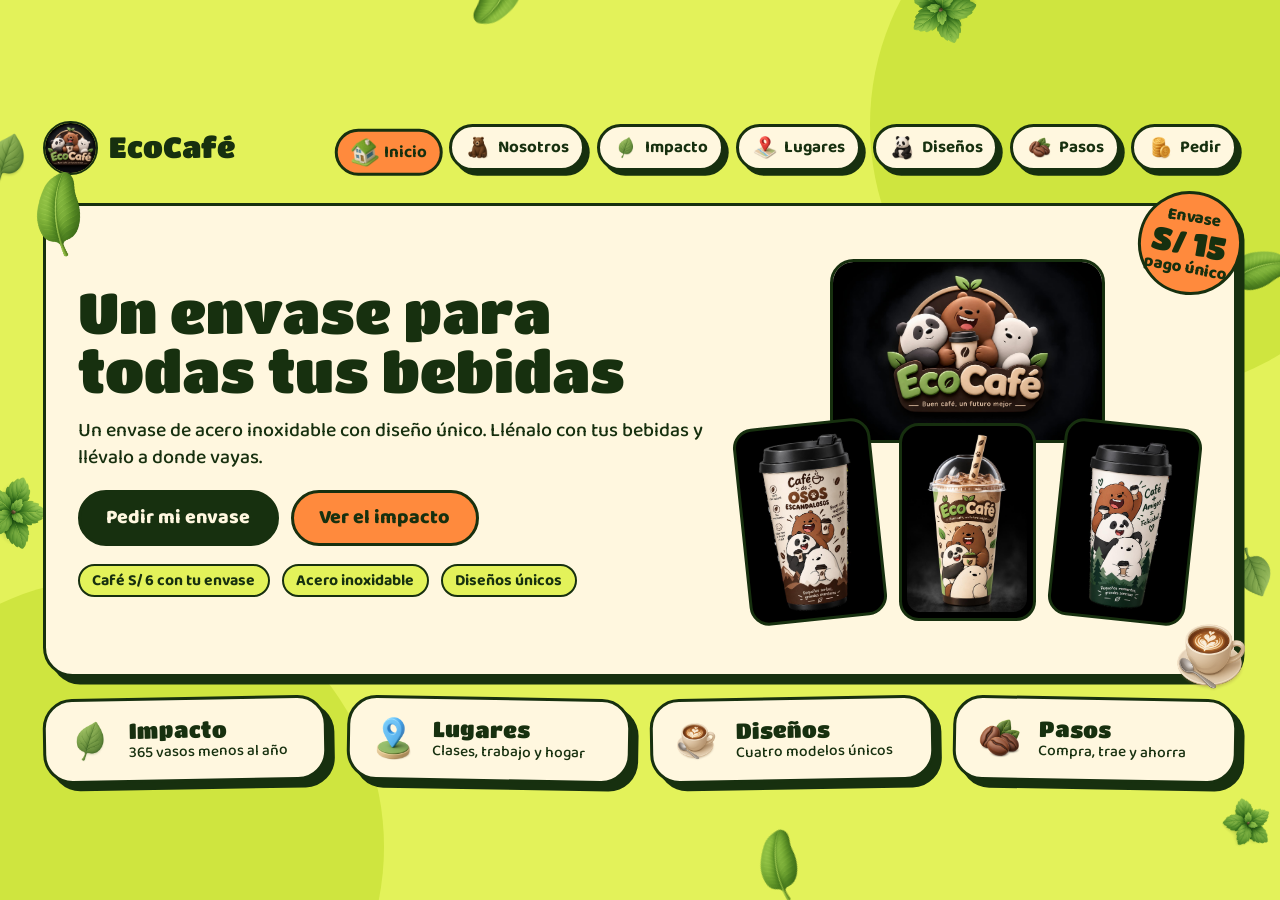
==== index.html @ afcde500 "Página web de EcoCafé" ====
<!DOCTYPE html>
<html lang="es">
<head>
  <meta charset="utf-8">
  <meta name="viewport" content="width=device-width, initial-scale=1">
  <title>EcoCafé</title>
  <meta name="description" content="EcoCafé: envase de acero inoxidable con diseño único para tomar tus bebidas sin generar basura. Envase S/ 15, café S/ 6 con tu envase.">
  <link rel="icon" href="imagenes/logo.jpg">
  <link rel="preconnect" href="https://fonts.googleapis.com">
  <link rel="preconnect" href="https://fonts.gstatic.com" crossorigin>
  <link rel="stylesheet" href="https://fonts.googleapis.com/css2?family=Baloo+2:wght@500;700;800&family=Titan+One&display=swap">
  <link rel="stylesheet" href="estilos/base.css">
  <link rel="stylesheet" href="estilos/menu.css">
  <link rel="stylesheet" href="estilos/piezas.css">
  <link rel="stylesheet" href="estilos/inicio.css">
  <link rel="stylesheet" href="estilos/paginas.css">
  <link rel="stylesheet" href="estilos/adaptacion.css">
</head>
<body>
  <div class="fondo" aria-hidden="true"></div>

  <div class="lienzo">
    <header class="menu">
      <div class="marca"><img src="imagenes/logo.jpg" alt="">EcoCafé</div>
      <nav aria-label="Páginas">
        <a href="index.html" aria-current="page"><img src="imagenes/emoticones/casa.png" alt="">Inicio</a>
        <a href="paginas/nosotros.html"><img src="imagenes/emoticones/oso.png" alt="">Nosotros</a>
        <a href="paginas/impacto.html"><img src="imagenes/emoticones/hoja.png" alt="">Impacto</a>
        <a href="paginas/lugares.html"><img src="imagenes/emoticones/mapa.png" alt="">Lugares</a>
        <a href="paginas/disenos.html"><img src="imagenes/emoticones/panda.png" alt="">Diseños</a>
        <a href="paginas/pasos.html"><img src="imagenes/emoticones/granos.png" alt="">Pasos</a>
        <a href="paginas/pedir.html"><img src="imagenes/emoticones/monedas.png" alt="">Pedir</a>
      </nav>
    </header>

    <main>
      <section class="pagina inicio" id="inicio">
        <div class="portada caja cols" style="--c:1.15fr .85fr">
          <div class="sello">Envase<b>S/ 15</b>pago único</div>
          <div class="portada-texto">
            <h1>Un envase para todas tus bebidas</h1>
            <p>Un envase de acero inoxidable con diseño único. Llénalo con tus bebidas y llévalo a donde vayas.</p>
            <div class="botones">
              <a class="btn principal" href="paginas/pedir.html">Pedir mi envase</a>
              <a class="btn" href="paginas/impacto.html">Ver el impacto</a>
            </div>
            <div class="etiquetas"><span>Café S/ 6 con tu envase</span><span>Acero inoxidable</span><span>Diseños únicos</span></div>
          </div>
          <div class="portada-fotos">
            <img class="logo-portada" src="imagenes/logo.jpg" alt="Logo de EcoCafé con tres osos y un vaso de café">
            <div class="vasos">
              <div><img src="imagenes/vaso-cafe.jpg" alt="Envase EcoCafé con diseño café"></div>
              <div><img src="imagenes/vaso-frio.jpg" alt="Vaso EcoCafé para bebidas frías"></div>
              <div><img src="imagenes/vaso-bosque.jpg" alt="Envase EcoCafé con diseño de bosque"></div>
            </div>
          </div>
          <img class="adorno hoja" src="imagenes/emoticones/hoja-larga.png" alt="">
          <img class="adorno taza" src="imagenes/emoticones/taza.png" alt="">
        </div>
        <div class="cols inclinadas" style="--c:repeat(4,1fr)">
          <a class="caja acceso" href="paginas/impacto.html"><img class="emo" src="imagenes/emoticones/hoja.png" alt=""><span><b>Impacto</b><small>365 vasos menos al año</small></span></a>
          <a class="caja acceso" href="paginas/lugares.html"><img class="emo" src="imagenes/emoticones/pin.png" alt=""><span><b>Lugares</b><small>Clases, trabajo y hogar</small></span></a>
          <a class="caja acceso" href="paginas/disenos.html"><img class="emo" src="imagenes/emoticones/taza.png" alt=""><span><b>Diseños</b><small>Cuatro modelos únicos</small></span></a>
          <a class="caja acceso" href="paginas/pasos.html"><img class="emo" src="imagenes/emoticones/granos.png" alt=""><span><b>Pasos</b><small>Compra, trae y ahorra</small></span></a>
        </div>
      </section>
    </main>
  </div>

  <script src="programas/animaciones.js"></script>
  <script src="programas/pestanas.js"></script>
  <script src="programas/teclado.js"></script>
  <script src="programas/fondo.js"></script>
</body>
</html>
---- estilos/base.css ----
/* Cada página ocupa una pantalla 16:9 que se agranda o achica completa, sin scroll.
   Todo se mide en "em" para que escale junto con el tamaño de letra del body. */
:root {
  --fondo: #e3f25a;
  --mancha: #cfe53f;
  --tinta: #17300f;
  --crema: #fff7df;
  --naranja: #ff8a3d;
  --negro-foto: #000;
  --titulos: "Titan One", system-ui, sans-serif;
  --texto: "Baloo 2", system-ui, sans-serif;
  --radio: 1.5em;
  --borde: .19em solid var(--tinta);
  --sombra: .38em .38em 0 var(--tinta);
  --salida: cubic-bezier(0.23, 1, 0.32, 1);
  --vaiven: cubic-bezier(0.77, 0, 0.175, 1);
}

* { box-sizing: border-box; }
[hidden] { display: none !important; }

html, body { height: 100%; margin: 0; }
body {
  font-family: var(--texto);
  font-weight: 500;
  font-size: min(1.5385vw, 2.735vh);
  line-height: 1.36;
  color: var(--tinta);
  background: var(--fondo);
  display: grid;
  place-items: center;
  overflow: hidden;
}
h1, h2, h3, p, ul, figure { margin: 0; }
ul { padding-left: 1.1em; display: flex; flex-direction: column; gap: .2em; }
button { font: inherit; color: inherit; cursor: pointer; }
button:focus-visible, a:focus-visible { outline: .19em solid var(--tinta); outline-offset: .15em; }
h1, h2, h3, .num, .marca, .fono, figcaption, .pestanas button, .acceso b, .lugares button { font-family: var(--titulos); font-weight: 400; }
h3 { font-size: 1.14em; line-height: 1.15; }
.chico { font-size: .9em; }

/* fondo: manchas redondas y hojas que se mecen */
.fondo { position: fixed; inset: 0; z-index: -1; overflow: hidden; pointer-events: none; }
.fondo::before, .fondo::after { content: ""; position: absolute; border-radius: 50%; background: var(--mancha); width: 42vw; aspect-ratio: 1; }
.fondo::before { top: -16vh; right: -10vw; }
.fondo::after { bottom: -24vh; left: -12vw; }
.fondo img { position: absolute; height: auto; rotate: var(--giro); animation: mecer var(--tiempo) var(--vaiven) infinite alternate; }

@keyframes mecer { to { transform: rotate(18deg) translateY(-.7em); } }
@keyframes flotar { to { transform: translateY(-.5em); } }
@keyframes menear { to { transform: rotate(-16deg); } }

/* lienzo */
.lienzo { width: 65em; height: 36.5em; padding: 1.2em 2.2em 1.4em; display: grid; grid-template-rows: auto minmax(0, 1fr); gap: 1.1em; }
main { display: grid; grid-template-rows: minmax(0, 1fr); min-height: 0; }
---- estilos/menu.css ----
/* menú */
.menu { display: flex; align-items: center; justify-content: space-between; gap: 1em; height: 3.4em; }
.marca { font-size: 1.45em; display: flex; align-items: center; gap: .4em; }
.marca img { width: 1.9em; height: 1.9em; border-radius: 50%; object-fit: cover; background: var(--negro-foto); border: .1em solid var(--tinta); }
.menu nav { display: flex; gap: .6em; }
.menu nav a, a.acceso { color: inherit; text-decoration: none; }
.menu nav a { font-size: .86em; font-weight: 700; white-space: nowrap; display: inline-flex; align-items: center; gap: .35em; background: var(--crema); border: var(--borde); border-radius: 999px; box-shadow: .28em .28em 0 var(--tinta); padding: .4em .75em; transition: transform 140ms var(--salida), box-shadow 140ms var(--salida); }
.menu nav a[aria-current] { background: var(--naranja); box-shadow: 0 0 0 var(--tinta); transform: translate(.28em, .28em); }
.menu nav img { width: 1.6em; height: 1.6em; transition: transform 180ms var(--salida); }
.menu nav a[aria-current] img { transform: scale(1.2) rotate(-8deg); }
---- estilos/piezas.css ----
/* piezas comunes */
.pagina { display: grid; grid-template-rows: auto minmax(0, 1fr); gap: 1em; min-height: 0; }
.pagina.inicio { grid-template-rows: minmax(0, 1fr) auto; }
.cols { --filas: none; display: grid; grid-template-columns: var(--c); grid-template-rows: var(--filas); gap: 1em; min-height: 0; }
.pagina > *, .cols > * { min-width: 0; min-height: 0; }
.caja { background: var(--crema); border: var(--borde); border-radius: var(--radio); box-shadow: var(--sombra); padding: .9em 1.1em; }
.caja.naranja { background: var(--naranja); }
.caja.oscura { background: var(--tinta); color: var(--crema); }
.pila { display: flex; flex-direction: column; gap: .5em; }
.centro { justify-content: center; }
.fila-emo { display: flex; align-items: center; gap: .6em; }
.emo { width: 2.6em; height: 2.6em; object-fit: contain; flex: none; }
.num { line-height: 1; font-variant-numeric: tabular-nums; }
.numero-paso { width: 2.4em; height: 2.4em; border-radius: 50%; background: var(--tinta); color: var(--crema); display: grid; place-items: center; flex: none; font-family: var(--titulos); font-size: 1.1em; }
.inclinadas > :nth-child(odd) { rotate: -1deg; }
.inclinadas > :nth-child(even) { rotate: 1deg; }

.btn { display: inline-block; padding: .6em 1.3em; border-radius: 999px; font-weight: 800; border: var(--borde); background: var(--naranja); color: var(--tinta); text-decoration: none; transition: transform 140ms var(--salida); }
.btn.principal { background: var(--tinta); color: var(--crema); }
.btn:active { transform: scale(.97); }
.botones, .etiquetas { display: flex; gap: .6em; flex-wrap: wrap; }
.etiquetas span { background: var(--fondo); border: .16em solid var(--tinta); padding: .25em .8em; border-radius: 999px; font-weight: 700; font-size: .8em; }

/* banner de cada página interna */
.banner { position: relative; background: var(--tinta); color: var(--crema); border: var(--borde); border-radius: var(--radio); box-shadow: .38em .38em 0 var(--naranja); padding: .7em 13em .7em 1.3em; }
.banner h2 { font-size: 1.9em; line-height: 1.08; }
.banner .emoticones { position: absolute; right: 1.2em; bottom: -.6em; display: flex; align-items: flex-end; gap: .1em; }
.banner .emoticones img { height: 5.8em; width: auto; animation: flotar 3.4s var(--vaiven) infinite alternate; }
.banner .emoticones img:nth-child(2) { animation-delay: -1.1s; }
.banner .emoticones img:nth-child(3) { animation-delay: -2.2s; }

/* pestañas y botones que cambian el contenido */
.pestanas { display: flex; gap: .6em; flex-wrap: wrap; }
.pestanas button { background: var(--crema); border: var(--borde); border-radius: 999px; padding: .35em 1.1em; transition: transform 140ms var(--salida); }
.pestanas button[aria-selected="true"] { background: var(--tinta); color: var(--crema); }
.pestanas.vertical { flex-direction: column; flex-wrap: nowrap; }
.pestanas.vertical button { text-align: left; border-radius: var(--radio); padding: .55em 1em; }
.lugares { display: grid; grid-template-columns: repeat(5, 1fr); gap: 1em; }
.lugares button { background: var(--crema); border: var(--borde); border-radius: var(--radio); box-shadow: var(--sombra); padding: .7em .5em; display: flex; flex-direction: column; align-items: center; gap: .4em; transition: transform 140ms var(--salida), box-shadow 140ms var(--salida); }
.lugares button[aria-selected="true"] { background: var(--naranja); box-shadow: 0 0 0 var(--tinta); transform: translate(.38em, .38em); }
.lugares .emo { width: 2.9em; height: 2.9em; }
.detalle h2 { font-size: 2em; line-height: 1.1; }
.detalle p { font-size: 1.15em; }
.bebidas { display: grid; grid-template-columns: repeat(3, 1fr); gap: .5em; }
.bebidas span { display: flex; align-items: center; gap: .4em; background: var(--crema); border: .16em solid var(--tinta); border-radius: 1em; padding: .25em .5em; font-weight: 800; font-size: .88em; line-height: 1.1; min-width: 0; }
.bebidas .emo { width: 2.1em; height: 2.1em; }
---- estilos/inicio.css ----
/* inicio */
.portada { position: relative; padding: 1.3em 1.6em; }
.portada-texto { display: flex; flex-direction: column; gap: .9em; justify-content: center; align-items: flex-start; }
.portada h1 { font-size: 2.9em; line-height: 1.03; text-wrap: balance; }
.portada-fotos { display: flex; flex-direction: column; align-items: center; justify-content: center; }
.logo-portada { width: 14em; aspect-ratio: 3/2; object-fit: cover; border-radius: 1.2em; border: var(--borde); background: var(--negro-foto); }
.vasos { display: flex; justify-content: center; gap: 1em; margin-top: -1em; }
.vasos div { background: var(--negro-foto); border: var(--borde); border-radius: 1em; padding: .3em; width: 7em; animation: flotar 3.6s var(--vaiven) infinite alternate; }
.vasos div:nth-child(1) { rotate: -6deg; }
.vasos div:nth-child(2) { animation-delay: -1.2s; }
.vasos div:nth-child(3) { rotate: 6deg; animation-delay: -2.4s; }
.vasos img, .disenos img, .foto-pedido img { width: 100%; aspect-ratio: 2/3; object-fit: cover; border-radius: .7em; display: block; }
.sello { position: absolute; top: -.9em; right: -.5em; z-index: 1; width: 6.2em; height: 6.2em; border-radius: 50%; background: var(--naranja); border: var(--borde); display: grid; place-content: center; text-align: center; line-height: 1.05; rotate: 10deg; animation: menear 2.6s var(--vaiven) infinite alternate; font-weight: 800; font-size: .85em; }
.sello b { font-family: var(--titulos); font-weight: 400; font-size: 1.9em; display: block; }
.adorno { position: absolute; z-index: 1; width: 4.6em; height: auto; pointer-events: none; }
.adorno.hoja { left: -1.6em; top: -1.8em; rotate: -25deg; }
.adorno.taza { right: -1.2em; bottom: -1.4em; animation: flotar 3.8s var(--vaiven) infinite alternate; }
.acceso { display: flex; align-items: center; gap: .7em; padding: .7em .9em; text-align: left; transition: transform 180ms var(--salida); }
.acceso span { display: flex; flex-direction: column; line-height: 1.2; min-width: 0; }
.acceso b { font-size: 1.1em; }
.acceso small { font-size: .78em; }
---- estilos/paginas.css ----
/* impacto, diseños y pedido */
.gran-numero { font-size: 5.4em; color: var(--naranja); }
.numero-medio { font-size: 2.6em; }
.disenos { display: grid; grid-template-columns: repeat(4, 1fr); gap: .9em; align-content: center; }
.disenos figure { background: var(--negro-foto); border: var(--borde); border-radius: 1.1em; padding: .4em .4em 0; box-shadow: var(--sombra); transition: transform 180ms var(--salida); }
.disenos figure:nth-child(odd) { rotate: -2deg; }
.disenos figure:nth-child(even) { rotate: 2deg; }
.disenos figcaption { font-size: .95em; text-align: center; padding: .45em .2em; color: var(--crema); }
.respuesta h2 { font-size: 1.5em; line-height: 1.15; }
.respuesta p { font-size: 1.1em; }
.precio .num { font-size: 3.6em; }
.pedido { padding: 1.4em 1.6em; }
.pedido h2 { font-size: 2.2em; line-height: 1.05; }
.fono { font-size: 2.8em; line-height: 1.1; user-select: all; }
.foto-pedido { background: var(--negro-foto); border: var(--borde); border-radius: 1em; padding: .3em; width: 9.5em; rotate: 5deg; justify-self: center; align-self: center; animation: flotar 4s var(--vaiven) infinite alternate; }
.logo-grande { width: 100%; aspect-ratio: 3/2; object-fit: cover; border-radius: var(--radio); border: var(--borde); box-shadow: var(--sombra); background: var(--negro-foto); display: block; }
---- estilos/adaptacion.css ----
@media (hover: hover) and (pointer: fine) {
  .btn:hover, .pestanas button:hover { transform: translateY(-.12em); }
  .acceso:hover, .disenos figure:hover { transform: translateY(-.3em); }
  .menu nav a:hover img { transform: scale(1.2) rotate(-8deg); }
}

/* En celular la pantalla deja de ser fija: las piezas se apilan y se baja con el dedo. */
/* También se usa en tabletas en vertical y en celulares echados, donde la pantalla fija quedaría con letra muy chica. */
@media (max-width: 700px), (max-width: 1100px) and (orientation: portrait), (max-height: 500px) {
  body { font-size: clamp(15px, 2.4vw, 19px); display: block; overflow: auto; }
  .lienzo { width: auto; max-width: 46em; height: auto; margin-inline: auto; padding: 1em 1em 2em; }
  main, .pagina, .pagina.inicio, .cols { grid-template-columns: 1fr; grid-template-rows: none; }
  .vasos { gap: .5em; }
  .vasos div { width: 30%; }
  .logo-portada { width: min(14em, 100%); }
  .menu { height: auto; flex-wrap: wrap; }
  .menu nav { flex-wrap: wrap; }
  .lugares, .disenos, .bebidas { grid-template-columns: repeat(2, 1fr); }
  .portada h1 { font-size: 2em; max-width: calc(100% - 2.4em); }
  .banner { padding-right: 1.3em; }
  .banner h2 { font-size: 1.5em; }
  .banner .emoticones, .adorno { display: none; }
  .fondo img { width: min(16vw, 90px) !important; }
}

@media (prefers-reduced-motion: reduce) {
  *, *::before, *::after { animation: none !important; transition: none !important; }
}
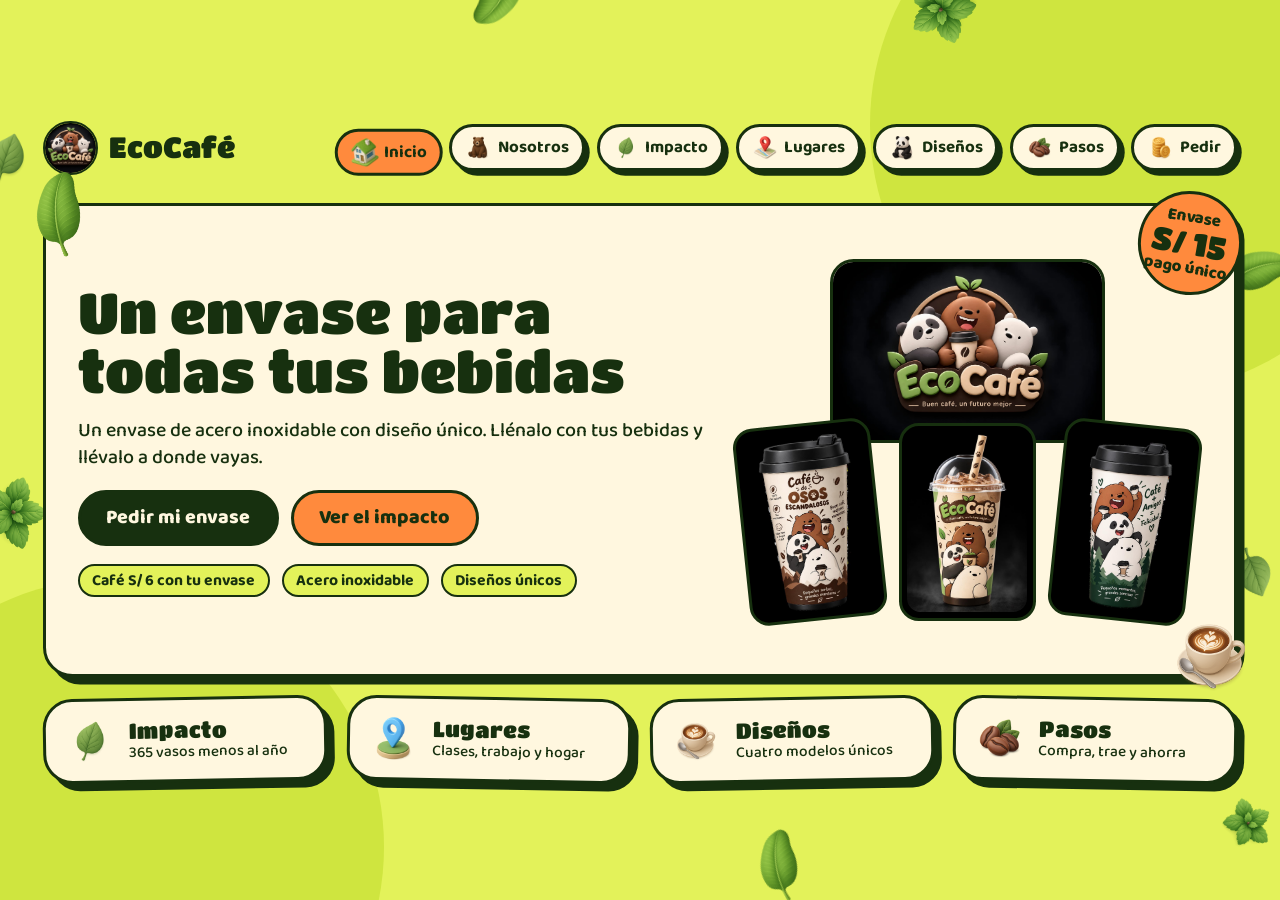
==== commit 137aede2: "Puente para manejar la página desde Conexiones" ====
--- a/index.html
+++ b/index.html
@@ -71,5 +71,6 @@
   <script src="programas/pestanas.js"></script>
   <script src="programas/teclado.js"></script>
   <script src="programas/fondo.js"></script>
+  <script src="programas/puente-conexiones.js" defer></script>
 </body>
 </html>
--- a/estilos/base.css
+++ b/estilos/base.css
@@ -50,6 +50,12 @@
 @keyframes flotar { to { transform: translateY(-.5em); } }
 @keyframes menear { to { transform: rotate(-16deg); } }
 
+/* Al pasar de una página a otra, el contenido se funde con el anterior en vez de aparecer de golpe.
+   El menú se queda quieto en su sitio. */
+@view-transition { navigation: auto; }
+.menu { view-transition-name: menu; }
+::view-transition-old(root), ::view-transition-new(root) { animation-duration: 200ms; }
+
 /* lienzo */
 .lienzo { width: 65em; height: 36.5em; padding: 1.2em 2.2em 1.4em; display: grid; grid-template-rows: auto minmax(0, 1fr); gap: 1.1em; }
 main { display: grid; grid-template-rows: minmax(0, 1fr); min-height: 0; }
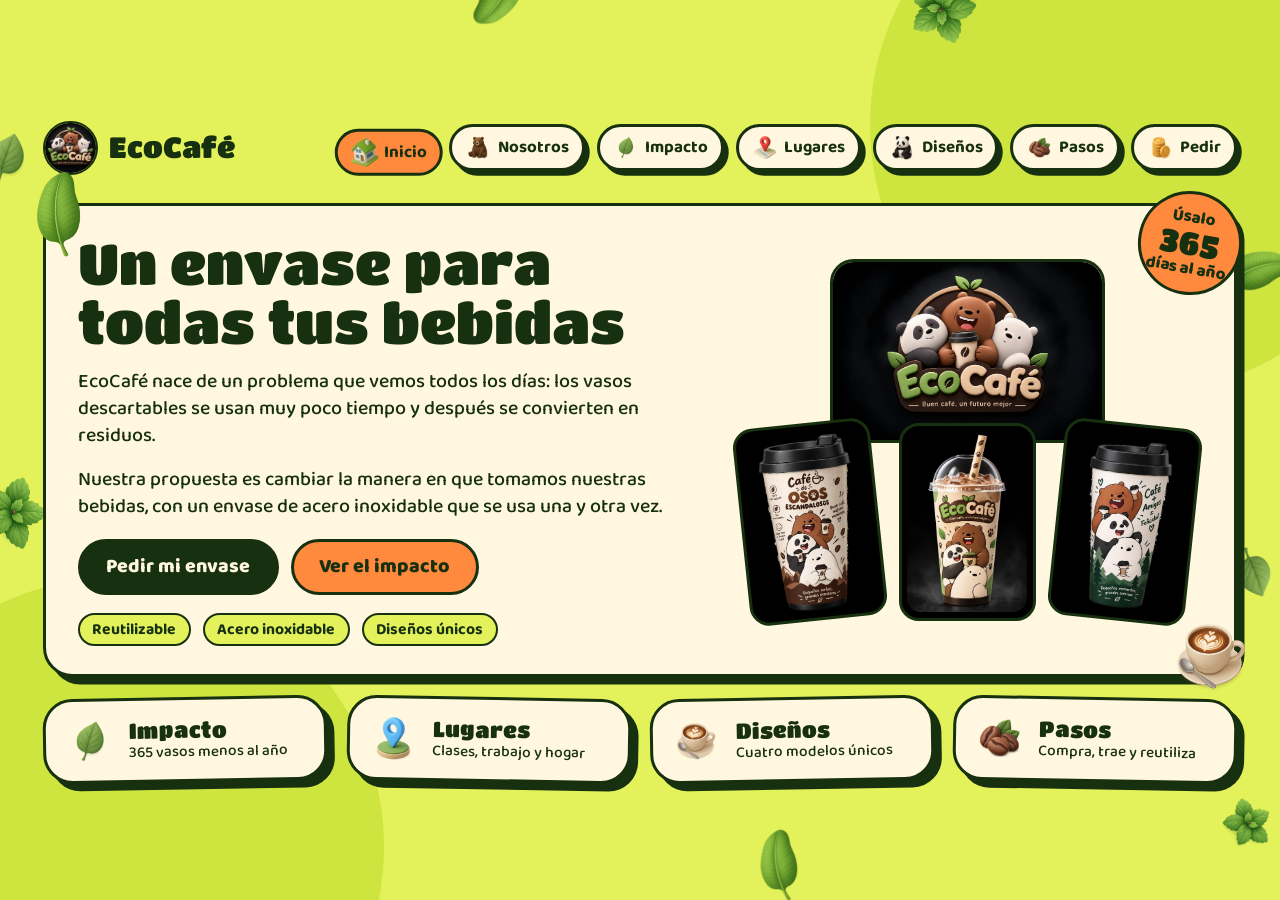
==== commit 96f3ae11: "Amplía los textos para exponer y deja los precios solo en Pedir" ====
--- a/index.html
+++ b/index.html
@@ -4,7 +4,7 @@
   <meta charset="utf-8">
   <meta name="viewport" content="width=device-width, initial-scale=1">
   <title>EcoCafé</title>
-  <meta name="description" content="EcoCafé: envase de acero inoxidable con diseño único para tomar tus bebidas sin generar basura. Envase S/ 15, café S/ 6 con tu envase.">
+  <meta name="description" content="EcoCafé: envase de acero inoxidable con diseño único para tomar tus bebidas sin generar basura.">
   <link rel="icon" href="imagenes/logo.jpg">
   <link rel="preconnect" href="https://fonts.googleapis.com">
   <link rel="preconnect" href="https://fonts.gstatic.com" crossorigin>
@@ -36,15 +36,16 @@
     <main>
       <section class="pagina inicio" id="inicio">
         <div class="portada caja cols" style="--c:1.15fr .85fr">
-          <div class="sello">Envase<b>S/ 15</b>pago único</div>
+          <div class="sello">Úsalo<b>365</b>días al año</div>
           <div class="portada-texto">
             <h1>Un envase para todas tus bebidas</h1>
-            <p>Un envase de acero inoxidable con diseño único. Llénalo con tus bebidas y llévalo a donde vayas.</p>
+            <p>EcoCafé nace de un problema que vemos todos los días: los vasos descartables se usan muy poco tiempo y después se convierten en residuos.</p>
+            <p>Nuestra propuesta es cambiar la manera en que tomamos nuestras bebidas, con un envase de acero inoxidable que se usa una y otra vez.</p>
             <div class="botones">
               <a class="btn principal" href="paginas/pedir.html">Pedir mi envase</a>
               <a class="btn" href="paginas/impacto.html">Ver el impacto</a>
             </div>
-            <div class="etiquetas"><span>Café S/ 6 con tu envase</span><span>Acero inoxidable</span><span>Diseños únicos</span></div>
+            <div class="etiquetas"><span>Reutilizable</span><span>Acero inoxidable</span><span>Diseños únicos</span></div>
           </div>
           <div class="portada-fotos">
             <img class="logo-portada" src="imagenes/logo.jpg" alt="Logo de EcoCafé con tres osos y un vaso de café">
@@ -61,7 +62,7 @@
           <a class="caja acceso" href="paginas/impacto.html"><img class="emo" src="imagenes/emoticones/hoja.png" alt=""><span><b>Impacto</b><small>365 vasos menos al año</small></span></a>
           <a class="caja acceso" href="paginas/lugares.html"><img class="emo" src="imagenes/emoticones/pin.png" alt=""><span><b>Lugares</b><small>Clases, trabajo y hogar</small></span></a>
           <a class="caja acceso" href="paginas/disenos.html"><img class="emo" src="imagenes/emoticones/taza.png" alt=""><span><b>Diseños</b><small>Cuatro modelos únicos</small></span></a>
-          <a class="caja acceso" href="paginas/pasos.html"><img class="emo" src="imagenes/emoticones/granos.png" alt=""><span><b>Pasos</b><small>Compra, trae y ahorra</small></span></a>
+          <a class="caja acceso" href="paginas/pasos.html"><img class="emo" src="imagenes/emoticones/granos.png" alt=""><span><b>Pasos</b><small>Compra, trae y reutiliza</small></span></a>
         </div>
       </section>
     </main>
--- a/estilos/piezas.css
+++ b/estilos/piezas.css
@@ -10,6 +10,7 @@
 .centro { justify-content: center; }
 .fila-emo { display: flex; align-items: center; gap: .6em; }
 .emo { width: 2.6em; height: 2.6em; object-fit: contain; flex: none; }
+.emo.chica { width: 1.9em; height: 1.9em; }
 .num { line-height: 1; font-variant-numeric: tabular-nums; }
 .numero-paso { width: 2.4em; height: 2.4em; border-radius: 50%; background: var(--tinta); color: var(--crema); display: grid; place-items: center; flex: none; font-family: var(--titulos); font-size: 1.1em; }
 .inclinadas > :nth-child(odd) { rotate: -1deg; }
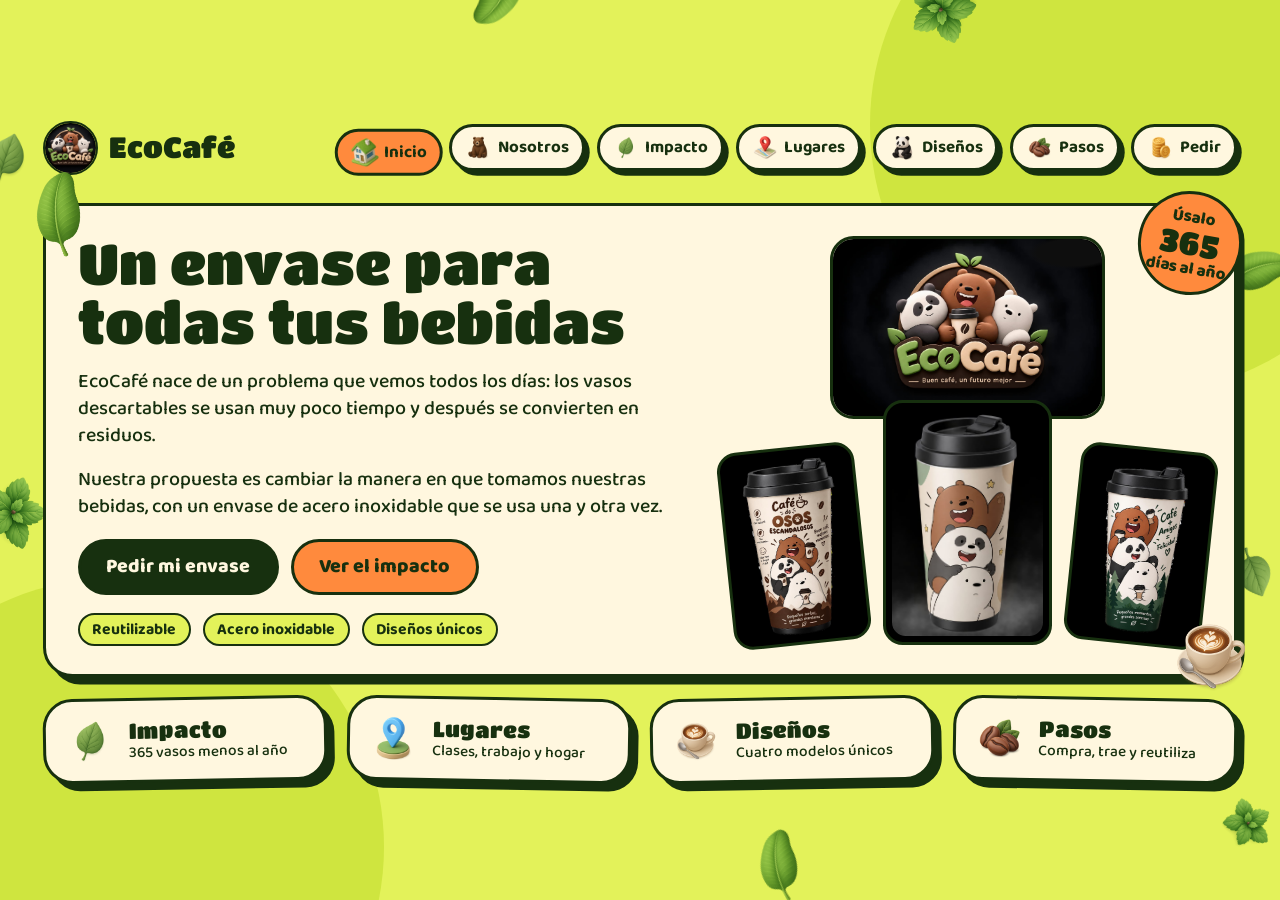
==== commit c641694b: "Portada con el logo animado y el envase girando" ====
--- a/index.html
+++ b/index.html
@@ -48,10 +48,13 @@
             <div class="etiquetas"><span>Reutilizable</span><span>Acero inoxidable</span><span>Diseños únicos</span></div>
           </div>
           <div class="portada-fotos">
-            <img class="logo-portada" src="imagenes/logo.jpg" alt="Logo de EcoCafé con tres osos y un vaso de café">
+            <div class="logo-portada">
+              <video src="videos/logo-animado.mp4" poster="imagenes/logo.jpg" autoplay muted loop playsinline aria-label="Logo animado de EcoCafé con tres osos y un vaso de café"></video>
+              <span class="parche"></span>
+            </div>
             <div class="vasos">
               <div><img src="imagenes/vaso-cafe.jpg" alt="Envase EcoCafé con diseño café"></div>
-              <div><img src="imagenes/vaso-frio.jpg" alt="Vaso EcoCafé para bebidas frías"></div>
+              <div><video src="videos/vaso-girando.mp4" poster="imagenes/vaso-estrellas.jpg" autoplay muted loop playsinline aria-label="Envase EcoCafé con diseño de estrellas, girando"></video></div>
               <div><img src="imagenes/vaso-bosque.jpg" alt="Envase EcoCafé con diseño de bosque"></div>
             </div>
           </div>
--- a/estilos/inicio.css
+++ b/estilos/inicio.css
@@ -3,13 +3,16 @@
 .portada-texto { display: flex; flex-direction: column; gap: .9em; justify-content: center; align-items: flex-start; }
 .portada h1 { font-size: 2.9em; line-height: 1.03; text-wrap: balance; }
 .portada-fotos { display: flex; flex-direction: column; align-items: center; justify-content: center; }
-.logo-portada { width: 14em; aspect-ratio: 3/2; object-fit: cover; border-radius: 1.2em; border: var(--borde); background: var(--negro-foto); }
-.vasos { display: flex; justify-content: center; gap: 1em; margin-top: -1em; }
+.logo-portada { position: relative; width: 14em; }
+.logo-portada video { width: 100%; aspect-ratio: 3/2; object-fit: cover; border-radius: 1.2em; border: var(--borde); background: var(--negro-foto); display: block; }
+/* mancha oscura que tapa la marca de agua de la esquina del video */
+.parche { position: absolute; top: .19em; right: .19em; width: 27%; height: 16%; border-top-right-radius: 1.2em; background: radial-gradient(ellipse 60% 55% at 62% 45%, #0e0e0e 80%, transparent); pointer-events: none; }
+.vasos { display: flex; justify-content: center; align-items: flex-end; gap: 1em; margin-top: -1em; }
 .vasos div { background: var(--negro-foto); border: var(--borde); border-radius: 1em; padding: .3em; width: 7em; animation: flotar 3.6s var(--vaiven) infinite alternate; }
 .vasos div:nth-child(1) { rotate: -6deg; }
-.vasos div:nth-child(2) { animation-delay: -1.2s; }
+.vasos div:nth-child(2) { width: 8.6em; z-index: 1; animation-delay: -1.2s; }
 .vasos div:nth-child(3) { rotate: 6deg; animation-delay: -2.4s; }
-.vasos img, .disenos img, .foto-pedido img { width: 100%; aspect-ratio: 2/3; object-fit: cover; border-radius: .7em; display: block; }
+.vasos img, .vasos video, .disenos img, .foto-pedido img { width: 100%; aspect-ratio: 2/3; object-fit: cover; border-radius: .7em; display: block; }
 .sello { position: absolute; top: -.9em; right: -.5em; z-index: 1; width: 6.2em; height: 6.2em; border-radius: 50%; background: var(--naranja); border: var(--borde); display: grid; place-content: center; text-align: center; line-height: 1.05; rotate: 10deg; animation: menear 2.6s var(--vaiven) infinite alternate; font-weight: 800; font-size: .85em; }
 .sello b { font-family: var(--titulos); font-weight: 400; font-size: 1.9em; display: block; }
 .adorno { position: absolute; z-index: 1; width: 4.6em; height: auto; pointer-events: none; }
--- a/estilos/adaptacion.css
+++ b/estilos/adaptacion.css
@@ -12,6 +12,7 @@
   main, .pagina, .pagina.inicio, .cols { grid-template-columns: 1fr; grid-template-rows: none; }
   .vasos { gap: .5em; }
   .vasos div { width: 30%; }
+  .vasos div:nth-child(2) { width: 36%; }
   .logo-portada { width: min(14em, 100%); }
   .menu { height: auto; flex-wrap: wrap; }
   .menu nav { flex-wrap: wrap; }
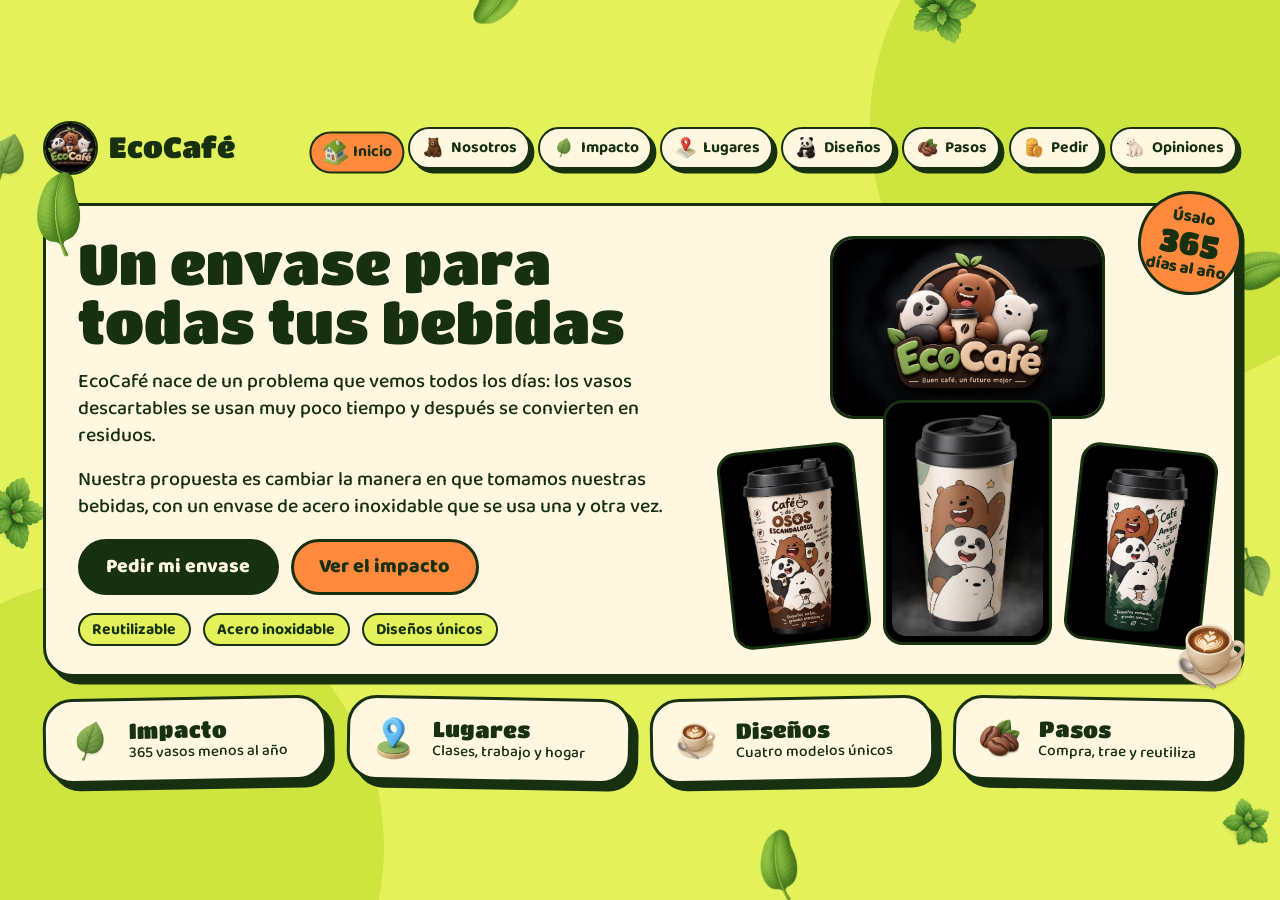
==== commit 24ea289d: "Agrega la página de opiniones con estrellas y foto de perfil" ====
--- a/index.html
+++ b/index.html
@@ -30,6 +30,7 @@
         <a href="paginas/disenos.html"><img src="imagenes/emoticones/panda.png" alt="">Diseños</a>
         <a href="paginas/pasos.html"><img src="imagenes/emoticones/granos.png" alt="">Pasos</a>
         <a href="paginas/pedir.html"><img src="imagenes/emoticones/monedas.png" alt="">Pedir</a>
+        <a href="paginas/opiniones.html"><img src="imagenes/emoticones/oso-polar.png" alt="">Opiniones</a>
       </nav>
     </header>
 
--- a/estilos/menu.css
+++ b/estilos/menu.css
@@ -2,9 +2,9 @@
 .menu { display: flex; align-items: center; justify-content: space-between; gap: 1em; height: 3.4em; }
 .marca { font-size: 1.45em; display: flex; align-items: center; gap: .4em; }
 .marca img { width: 1.9em; height: 1.9em; border-radius: 50%; object-fit: cover; background: var(--negro-foto); border: .1em solid var(--tinta); }
-.menu nav { display: flex; gap: .6em; }
+.menu nav { display: flex; gap: .45em; }
 .menu nav a, a.acceso { color: inherit; text-decoration: none; }
-.menu nav a { font-size: .86em; font-weight: 700; white-space: nowrap; display: inline-flex; align-items: center; gap: .35em; background: var(--crema); border: var(--borde); border-radius: 999px; box-shadow: .28em .28em 0 var(--tinta); padding: .4em .75em; transition: transform 140ms var(--salida), box-shadow 140ms var(--salida); }
+.menu nav a { font-size: .8em; font-weight: 700; white-space: nowrap; display: inline-flex; align-items: center; gap: .35em; background: var(--crema); border: var(--borde); border-radius: 999px; box-shadow: .28em .28em 0 var(--tinta); padding: .4em .65em; transition: transform 140ms var(--salida), box-shadow 140ms var(--salida); }
 .menu nav a[aria-current] { background: var(--naranja); box-shadow: 0 0 0 var(--tinta); transform: translate(.28em, .28em); }
 .menu nav img { width: 1.6em; height: 1.6em; transition: transform 180ms var(--salida); }
 .menu nav a[aria-current] img { transform: scale(1.2) rotate(-8deg); }
--- a/estilos/adaptacion.css
+++ b/estilos/adaptacion.css
@@ -7,21 +7,114 @@
 /* En celular la pantalla deja de ser fija: las piezas se apilan y se baja con el dedo. */
 /* También se usa en tabletas en vertical y en celulares echados, donde la pantalla fija quedaría con letra muy chica. */
 @media (max-width: 700px), (max-width: 1100px) and (orientation: portrait), (max-height: 500px) {
-  body { font-size: clamp(15px, 2.4vw, 19px); display: block; overflow: auto; }
-  .lienzo { width: auto; max-width: 46em; height: auto; margin-inline: auto; padding: 1em 1em 2em; }
-  main, .pagina, .pagina.inicio, .cols { grid-template-columns: 1fr; grid-template-rows: none; }
-  .vasos { gap: .5em; }
-  .vasos div { width: 30%; }
-  .vasos div:nth-child(2) { width: 36%; }
-  .logo-portada { width: min(14em, 100%); }
-  .menu { height: auto; flex-wrap: wrap; }
-  .menu nav { flex-wrap: wrap; }
-  .lugares, .disenos, .bebidas { grid-template-columns: repeat(2, 1fr); }
-  .portada h1 { font-size: 2em; max-width: calc(100% - 2.4em); }
-  .banner { padding-right: 1.3em; }
-  .banner h2 { font-size: 1.5em; }
-  .banner .emoticones, .adorno { display: none; }
+  body { font-size: clamp(15px, 2.4vw, 19px); display: block; overflow-x: hidden; overflow-y: auto; overscroll-behavior-x: none; }
+  .lienzo { width: auto; max-width: 46em; height: auto; margin-inline: auto; padding: .8em .9em 6em; gap: .8em; grid-template-columns: minmax(0, 1fr); }
+  main, .pagina, .pagina.inicio, .cols { grid-template-columns: minmax(0, 1fr); grid-template-rows: none; }
+  .pagina, .cols { gap: .8em; }
   .fondo img { width: min(16vw, 90px) !important; }
+  .adorno { display: none; }
+  .btn { padding: .8em 1.3em; }
+
+  /* el menú pasa a ser una barra fija abajo, con los ocho emoticones */
+  .menu { position: relative; z-index: 6; height: auto; justify-content: center; }
+  .menu nav { position: fixed; left: 0; right: 0; bottom: 0; display: grid; grid-template-columns: repeat(8, minmax(0, 1fr)); gap: 0; background: var(--tinta); padding: .4em max(.3em, env(safe-area-inset-right)) calc(.4em + env(safe-area-inset-bottom)) max(.3em, env(safe-area-inset-left)); border-radius: 1.2em 1.2em 0 0; }
+  .menu nav a { flex-direction: column; justify-content: center; gap: .15em; background: none; border: 0; box-shadow: none; color: var(--crema); font-size: .55em; padding: .5em 0 .4em; border-radius: 1.1em; min-width: 0; }
+  .menu nav img { width: 3.2em; height: 3.2em; }
+  .menu nav a[aria-current] { background: var(--naranja); color: var(--tinta); transform: none; }
+
+  /* portada: los dos videos arriba, lado a lado, y debajo el texto. Los accesos sobran porque la barra ya lleva a todas las páginas. */
+  .portada { padding: 1em 1em 1.2em; gap: .9em; }
+  .portada-fotos { order: -1; flex-direction: row; gap: .6em; }
+  .logo-portada { flex: 9 1 0; width: auto; min-width: 0; }
+  .vasos { flex: 4 1 0; min-width: 0; margin: 0; display: block; }
+  .vasos div, .vasos div:nth-child(2) { width: 100%; padding: .2em; animation: none; }
+  .vasos div:nth-child(odd), .portada .etiquetas, .pagina.inicio > .inclinadas { display: none; }
+  .portada h1 { font-size: 2em; }
+  .sello { font-size: .62em; top: -1.2em; right: -.6em; }
+  .botones { width: 100%; }
+  .botones .btn { flex: 1 1 0; text-align: center; padding: .85em .5em; }
+
+  .banner { padding: .7em 4.6em .7em 1.1em; }
+  .banner h2 { font-size: 1.4em; }
+  .banner p { font-size: .92em; }
+  .banner .emoticones { right: .5em; bottom: -.5em; }
+  .banner .emoticones img { height: 3.6em; }
+  .banner .emoticones img:nth-child(n+2) { display: none; }
+
+  /* nosotros: el logo ya se ve en la portada */
+  .logo-grande, #nosotros .etiquetas { display: none; }
+  #nosotros .cols .cols { grid-template-columns: 1fr 1fr; }
+
+  /* impacto: número a la izquierda y su texto al lado */
+  #impacto .grupo > .cols > .caja { display: grid; grid-template-columns: auto minmax(0, 1fr); column-gap: .8em; align-items: center; }
+  #impacto .caja.oscura .num { grid-row: span 2; }
+  .gran-numero { font-size: 3.2em; }
+  #impacto .numero-medio { font-size: 1.8em; }
+  #impacto [data-panel="ayuda"], #impacto [data-panel="comparacion"] { grid-template-columns: 1fr 1fr; }
+  #impacto [data-panel] .caja { padding: .7em .8em; }
+  #impacto [data-panel="ayuda"] .fila-emo { gap: .4em; }
+  #impacto [data-panel="ayuda"] .emo { width: 2em; height: 2em; }
+  #impacto [data-panel="ayuda"] h3 { font-size: 1em; }
+  .pestanas:not(.vertical) { display: grid; grid-template-columns: repeat(3, minmax(0, 1fr)); gap: .4em; }
+  .pestanas:not(.vertical) button { padding: 1em .2em; font-size: .82em; line-height: 1.1; }
+
+  /* lugares: tres arriba y dos abajo */
+  .lugares { grid-template-columns: repeat(6, 1fr); gap: .6em; }
+  .lugares button { grid-column: span 2; padding: .6em .2em; font-size: .88em; box-shadow: .28em .28em 0 var(--tinta); }
+  .lugares button:nth-child(n+4) { grid-column: span 3; }
+  .lugares button[aria-selected="true"] { transform: translate(.28em, .28em); }
+  .detalle h2 { font-size: 1.6em; }
+  .detalle p { font-size: 1.05em; }
+  .bebidas { grid-template-columns: repeat(2, 1fr); }
+
+  /* diseños: los cuatro envases enteros en dos filas bajas */
+  .disenos { grid-template-columns: 1fr 1fr; gap: .7em; }
+  .disenos img { aspect-ratio: auto; height: 9.5em; object-fit: contain; }
+
+  /* pasos: las preguntas en dos columnas */
+  .pestanas.vertical { display: grid; grid-template-columns: 1fr 1fr; gap: .5em; }
+  .pestanas.vertical button { padding: .6em .7em; font-size: .9em; line-height: 1.15; }
+  .respuesta h2 { font-size: 1.3em; }
+
+  /* pedir: los dos precios juntos y la foto al lado del teléfono */
+  #pedir .inclinadas { grid-template-columns: 1fr 1fr; }
+  .precio { padding: .8em; }
+  .precio h3 { font-size: 1em; }
+  .precio .num { font-size: 2.5em; }
+  .pedido { grid-template-columns: minmax(0, 1.7fr) minmax(0, .8fr); padding: 1.1em; }
+  .pedido h2 { font-size: 1.5em; }
+  .fono { font-size: 1.55em; white-space: nowrap; }
+  .pedido .btn { padding-inline: .9em; }
+  .foto-pedido { width: 100%; }
+
+  /* opiniones: la nota en dos columnas y las tarjetas una debajo de otra, con el rostro a la izquierda */
+  .nota { display: grid; grid-template-columns: auto minmax(0, 1fr); column-gap: .9em; row-gap: .3em; align-items: center; text-align: left; }
+  .nota .gran-numero { grid-row: span 2; }
+  .nota .estrellas.grandes { font-size: 1.6em; }
+  .nota .barras, .nota .btn { grid-column: 1 / -1; }
+  .nota .btn { text-align: center; }
+  .tarjetas { grid-template-columns: minmax(0, 1fr); gap: .7em; padding: 0; }
+  .tarjeta { display: grid; grid-template-columns: auto minmax(0, 1fr); column-gap: .8em; row-gap: .1em; text-align: left; align-items: center; padding: .7em .9em; rotate: none !important; }
+  .tarjeta .rostro { grid-row: span 2; width: 3.4em; height: 3.4em; }
+  .tarjeta p { grid-column: 1 / -1; }
+  .tarjeta h3 { grid-column: 2; }
+  .tarjeta .estrellas, .tarjeta .cuando { grid-column: 2; }
+  .tarjeta .rostro { grid-row: span 3; }
+  .pie-opiniones { flex-wrap: wrap; justify-content: center; }
+  .paso button { width: 2.9em; height: 2.9em; }
+  .cuadro-opinion { width: 100vw; padding: .6em; }
+  .cuadro-opinion form { rotate: none; padding: 1em; }
+  .rostros { gap: .4em; }
+  .pie-cuadro { flex-wrap: wrap; }
+}
+
+/* Celular echado: la barra se hace más baja y el contenido aprovecha el ancho en dos columnas. */
+@media (max-height: 500px) and (orientation: landscape) {
+  .lienzo { max-width: none; padding-bottom: 4.2em; }
+  .menu nav a { flex-direction: row; gap: .4em; font-size: .64em; padding: .6em 0; }
+  .menu nav img { width: 2em; height: 2em; }
+  .pagina > .cols { grid-template-columns: minmax(0, 1fr) minmax(0, 1fr); align-items: start; }
+  .portada-fotos { order: 0; }
 }
 
 @media (prefers-reduced-motion: reduce) {
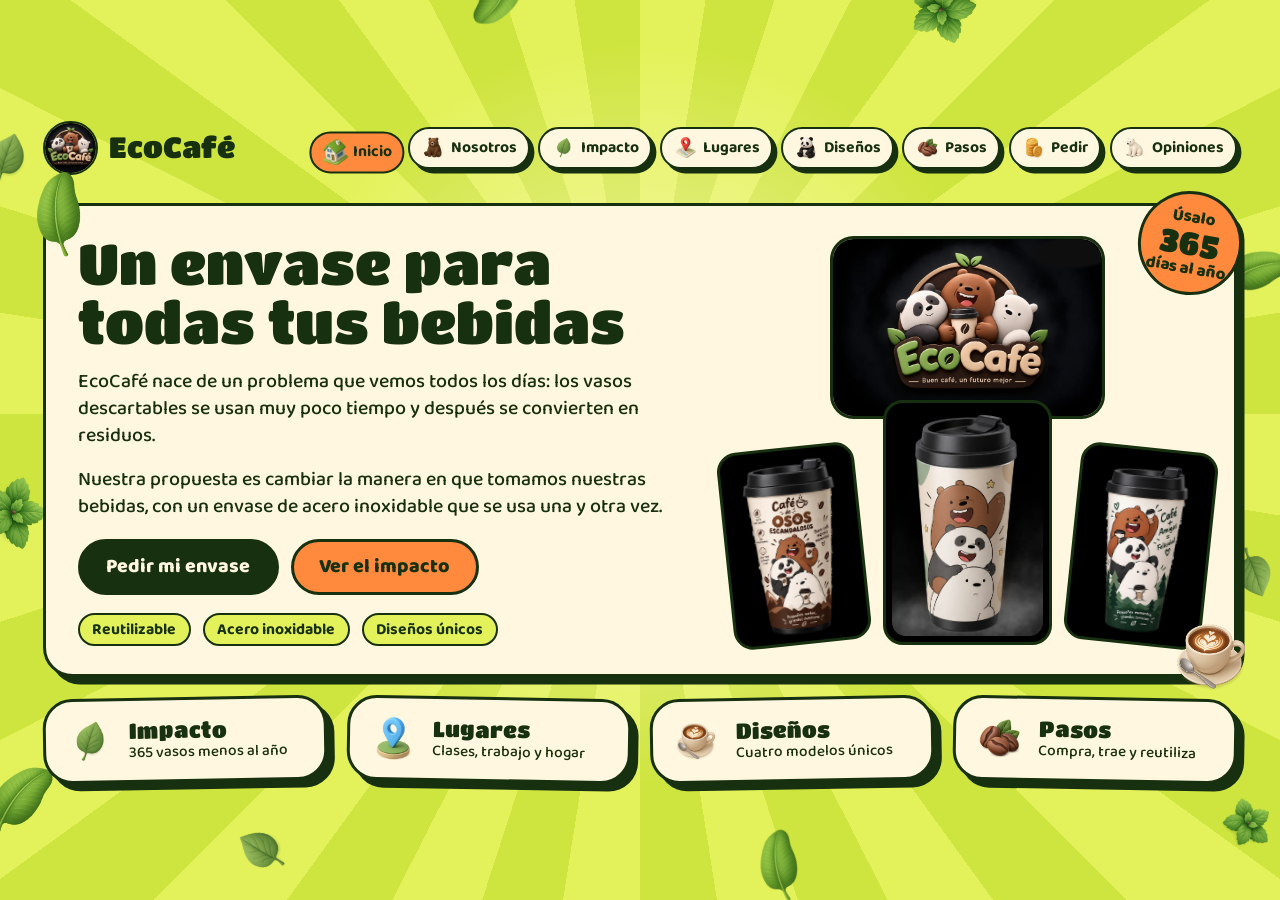
==== commit c65c7cb8: "Portada: envases que se voltean, fondo de rayos y páginas a todo el ancho Los dos envases de los cos" ====
--- a/index.html
+++ b/index.html
@@ -54,9 +54,9 @@
               <span class="parche"></span>
             </div>
             <div class="vasos">
-              <div><img src="imagenes/vaso-cafe.jpg" alt="Envase EcoCafé con diseño café"></div>
+              <div><div class="giro"><img src="imagenes/vaso-cafe.jpg" alt="Envase EcoCafé con diseño café"><img class="dorso" src="imagenes/vaso-frio.jpg" alt="Vaso EcoCafé para bebidas frías"></div></div>
               <div><video src="videos/vaso-girando.mp4" poster="imagenes/vaso-estrellas.jpg" autoplay muted loop playsinline aria-label="Envase EcoCafé con diseño de estrellas, girando"></video></div>
-              <div><img src="imagenes/vaso-bosque.jpg" alt="Envase EcoCafé con diseño de bosque"></div>
+              <div><div class="giro"><img src="imagenes/vaso-bosque.jpg" alt="Envase EcoCafé con diseño de bosque"><img class="dorso" src="imagenes/vaso-estrellas.jpg" alt="Envase EcoCafé con diseño de estrellas"></div></div>
             </div>
           </div>
           <img class="adorno hoja" src="imagenes/emoticones/hoja-larga.png" alt="">
--- a/estilos/base.css
+++ b/estilos/base.css
@@ -39,16 +39,26 @@
 h3 { font-size: 1.14em; line-height: 1.15; }
 .chico { font-size: .9em; }
 
-/* fondo: manchas redondas y hojas que se mecen */
+/* fondo: rayos de dos verdes que giran muy despacio, como un afiche, un resplandor claro al centro
+   y hojas que se mecen en los bordes */
 .fondo { position: fixed; inset: 0; z-index: -1; overflow: hidden; pointer-events: none; }
-.fondo::before, .fondo::after { content: ""; position: absolute; border-radius: 50%; background: var(--mancha); width: 42vw; aspect-ratio: 1; }
-.fondo::before { top: -16vh; right: -10vw; }
-.fondo::after { bottom: -24vh; left: -12vw; }
+.fondo::before, .fondo::after { content: ""; position: absolute; }
+.fondo::before { left: 50%; top: 46%; width: 150vmax; height: 150vmax; margin: -75vmax 0 0 -75vmax; background: repeating-conic-gradient(var(--fondo) 0deg 9deg, var(--mancha) 9deg 18deg); animation: rayos 140s linear infinite; }
+.fondo::after { inset: 0; background: radial-gradient(circle at 50% 46%, rgba(255, 252, 214, .75), rgba(227, 242, 90, 0) 46%); }
 .fondo img { position: absolute; height: auto; rotate: var(--giro); animation: mecer var(--tiempo) var(--vaiven) infinite alternate; }
 
 @keyframes mecer { to { transform: rotate(18deg) translateY(-.7em); } }
 @keyframes flotar { to { transform: translateY(-.5em); } }
 @keyframes menear { to { transform: rotate(-16deg); } }
+@keyframes rayos { to { transform: rotate(360deg); } }
+@keyframes vuelta {
+  0%, 36% { transform: perspective(40em) rotateY(0deg); animation-timing-function: var(--vaiven); }
+  50%, 86% { transform: perspective(40em) rotateY(180deg); animation-timing-function: var(--vaiven); }
+  100% { transform: perspective(40em) rotateY(360deg); }
+}
+@keyframes alzar { 0%, 36%, 50%, 86%, 100% { scale: 1; } 43%, 93% { scale: 1.16; } }
+@keyframes destello { 0%, 13%, 50%, 63%, 100% { opacity: 0; } 4%, 54% { opacity: .9; } }
+@keyframes ladear { from { transform: perspective(30em) rotateY(-10deg); } to { transform: perspective(30em) rotateY(10deg); } }
 
 /* Al pasar de una página a otra, el contenido se funde con el anterior en vez de aparecer de golpe.
    El menú se queda quieto en su sitio. */
@@ -56,6 +66,7 @@
 .menu { view-transition-name: menu; }
 ::view-transition-old(root), ::view-transition-new(root) { animation-duration: 200ms; }
 
-/* lienzo */
-.lienzo { width: 65em; height: 36.5em; padding: 1.2em 2.2em 1.4em; display: grid; grid-template-rows: auto minmax(0, 1fr); gap: 1.1em; }
+/* lienzo: en una pantalla 16:9 mide justo el ancho de la pantalla (65em). Si la ventana es más ancha
+   que eso (por ejemplo, el navegador sin pantalla completa), se estira para no dejar huecos a los lados. */
+.lienzo { width: clamp(65em, 100vw, 92em); height: 36.5em; padding: 1.2em 2.2em 1.4em; display: grid; grid-template-rows: auto minmax(0, 1fr); gap: 1.1em; }
 main { display: grid; grid-template-rows: minmax(0, 1fr); min-height: 0; }
--- a/estilos/inicio.css
+++ b/estilos/inicio.css
@@ -12,6 +12,15 @@
 .vasos div:nth-child(1) { rotate: -6deg; }
 .vasos div:nth-child(2) { width: 8.6em; z-index: 1; animation-delay: -1.2s; }
 .vasos div:nth-child(3) { rotate: 6deg; animation-delay: -2.4s; }
+/* los envases de los costados se voltean como una carta y atrás muestran otro diseño;
+   al girar se levantan un poco y al caer sueltan un destello */
+.vasos div.giro { position: relative; width: auto; padding: 0; border: 0; border-radius: .7em; background: none; rotate: none; transform-style: preserve-3d; animation: vuelta 7s infinite, alzar 7s var(--vaiven) infinite; }
+.vasos div:nth-child(3) .giro { animation-delay: -3.5s; }
+.giro img { backface-visibility: hidden; }
+.giro .dorso { position: absolute; inset: 0; height: 100%; transform: rotateY(180deg); }
+.giro::after { content: ""; position: absolute; inset: 0; border-radius: .7em; pointer-events: none; opacity: 0; background: linear-gradient(115deg, transparent 30%, rgba(255, 255, 255, .7) 50%, transparent 70%); animation: destello 7s infinite; animation-delay: inherit; }
+/* el envase del medio (el video) se ladea suave a los lados */
+.vasos > div:nth-child(2) video { animation: ladear 5s var(--vaiven) infinite alternate; }
 .vasos img, .vasos video, .disenos img, .foto-pedido img { width: 100%; aspect-ratio: 2/3; object-fit: cover; border-radius: .7em; display: block; }
 .sello { position: absolute; top: -.9em; right: -.5em; z-index: 1; width: 6.2em; height: 6.2em; border-radius: 50%; background: var(--naranja); border: var(--borde); display: grid; place-content: center; text-align: center; line-height: 1.05; rotate: 10deg; animation: menear 2.6s var(--vaiven) infinite alternate; font-weight: 800; font-size: .85em; }
 .sello b { font-family: var(--titulos); font-weight: 400; font-size: 1.9em; display: block; }
--- a/estilos/paginas.css
+++ b/estilos/paginas.css
@@ -14,3 +14,6 @@
 .fono { font-size: 2.8em; line-height: 1.1; user-select: all; }
 .foto-pedido { background: var(--negro-foto); border: var(--borde); border-radius: 1em; padding: .3em; width: 9.5em; rotate: 5deg; justify-self: center; align-self: center; animation: flotar 4s var(--vaiven) infinite alternate; }
 .logo-grande { width: 100%; aspect-ratio: 3/2; object-fit: cover; border-radius: var(--radio); border: var(--borde); box-shadow: var(--sombra); background: var(--negro-foto); display: block; }
+/* en pantallas muy anchas la columna crece y el logo también: se deja achicar de alto para no apretar lo de abajo */
+.pila > .logo-grande { flex: 0 1 auto; min-height: 0; }
+.pila > .logo-grande + .cols { flex: none; }
--- a/estilos/adaptacion.css
+++ b/estilos/adaptacion.css
@@ -28,6 +28,7 @@
   .logo-portada { flex: 9 1 0; width: auto; min-width: 0; }
   .vasos { flex: 4 1 0; min-width: 0; margin: 0; display: block; }
   .vasos div, .vasos div:nth-child(2) { width: 100%; padding: .2em; animation: none; }
+  .vasos > div:nth-child(2) video { animation: none; }
   .vasos div:nth-child(odd), .portada .etiquetas, .pagina.inicio > .inclinadas { display: none; }
   .portada h1 { font-size: 2em; }
   .sello { font-size: .62em; top: -1.2em; right: -.6em; }
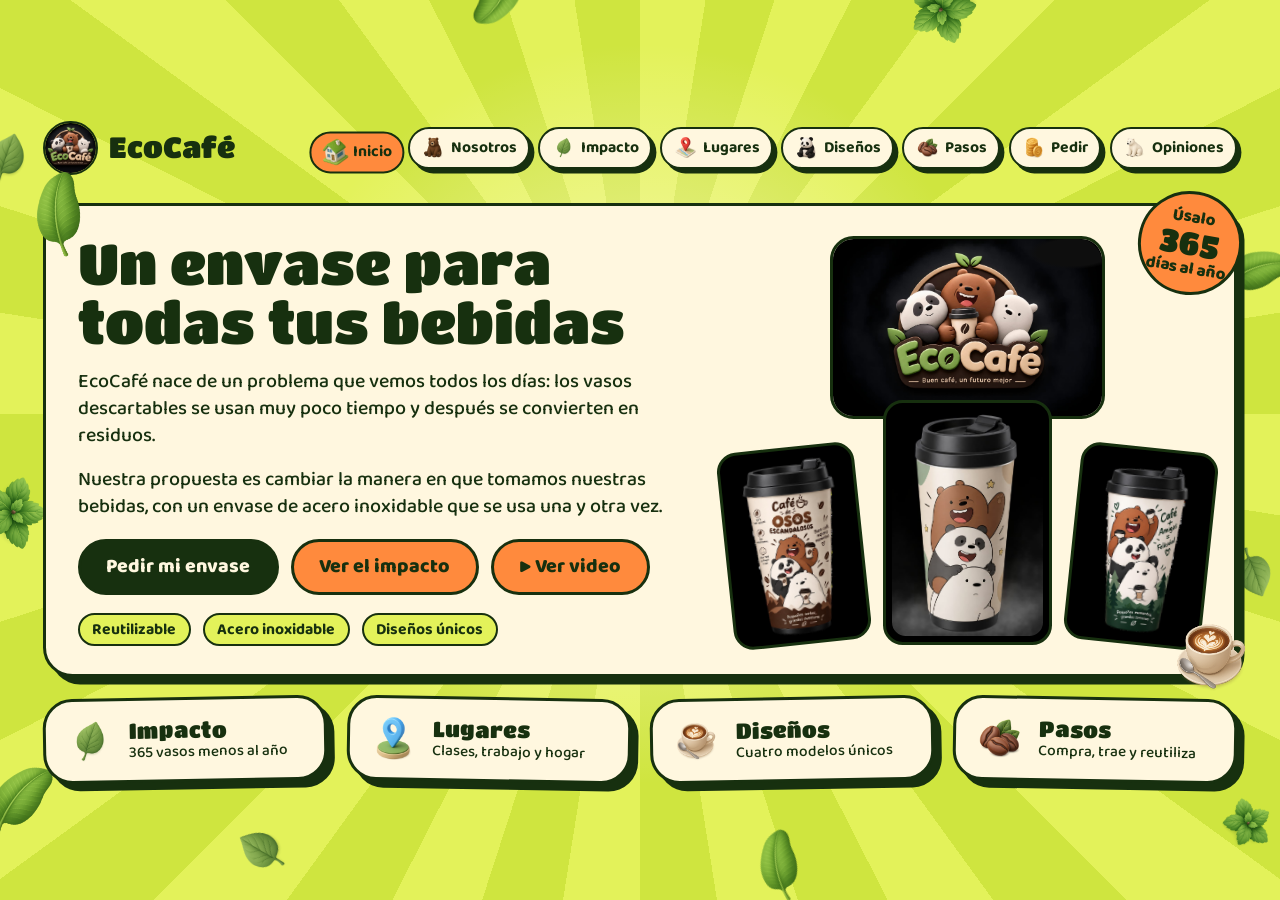
==== commit 7ad8311e: "Portada: botón «Ver video» que abre el video del envase en grande y con música" ====
--- a/index.html
+++ b/index.html
@@ -45,6 +45,7 @@
             <div class="botones">
               <a class="btn principal" href="paginas/pedir.html">Pedir mi envase</a>
               <a class="btn" href="paginas/impacto.html">Ver el impacto</a>
+              <a class="btn ver-video" href="videos/envase-horizontal.mp4">▶ Ver video</a>
             </div>
             <div class="etiquetas"><span>Reutilizable</span><span>Acero inoxidable</span><span>Diseños únicos</span></div>
           </div>
@@ -52,6 +53,7 @@
             <div class="logo-portada">
               <video src="videos/logo-animado.mp4" poster="imagenes/logo.jpg" autoplay muted loop playsinline aria-label="Logo animado de EcoCafé con tres osos y un vaso de café"></video>
               <span class="parche"></span>
+              <a class="btn ver-video" href="videos/envase-vertical.mp4">▶ Ver video</a>
             </div>
             <div class="vasos">
               <div><div class="giro"><img src="imagenes/vaso-cafe.jpg" alt="Envase EcoCafé con diseño café"><img class="dorso" src="imagenes/vaso-frio.jpg" alt="Vaso EcoCafé para bebidas frías"></div></div>
@@ -72,10 +74,18 @@
     </main>
   </div>
 
+  <div class="ventana-video" id="ventanaVideo" role="dialog" aria-label="Video del envase EcoCafé" hidden>
+    <div class="marco">
+      <video controls playsinline preload="none" poster="imagenes/video-envase-horizontal.jpg"></video>
+      <button class="btn" type="button">✕ Cerrar</button>
+    </div>
+  </div>
+
   <script src="programas/animaciones.js"></script>
   <script src="programas/pestanas.js"></script>
   <script src="programas/teclado.js"></script>
   <script src="programas/fondo.js"></script>
+  <script src="programas/video-portada.js"></script>
   <script src="programas/puente-conexiones.js" defer></script>
 </body>
 </html>
--- a/estilos/inicio.css
+++ b/estilos/inicio.css
@@ -31,3 +31,12 @@
 .acceso span { display: flex; flex-direction: column; line-height: 1.2; min-width: 0; }
 .acceso b { font-size: 1.1em; }
 .acceso small { font-size: .78em; }
+
+/* video de la portada: se abre en grande al tocar «Ver video». En el celular el botón va sobre el logo, para no sumar un renglón. */
+.logo-portada .ver-video { display: none; }
+.ventana-video { position: fixed; inset: 0; z-index: 60; display: grid; place-items: center; padding: 1em; background: rgb(23 48 15 / .86); }
+.ventana-video[hidden] { display: none; }
+.ventana-video .marco { display: grid; justify-items: center; gap: .7em; }
+.ventana-video video { display: block; aspect-ratio: 16/9; width: min(94vw, 138vh); height: auto; border: var(--borde); border-radius: 1.2em; background: var(--negro-foto); box-shadow: .38em .38em 0 var(--naranja); }
+.ventana-video video.vertical { aspect-ratio: 9/16; width: min(86vw, 43vh); }
+.ventana-video .btn { font: inherit; font-weight: 800; cursor: pointer; }
--- a/estilos/adaptacion.css
+++ b/estilos/adaptacion.css
@@ -34,6 +34,8 @@
   .sello { font-size: .62em; top: -1.2em; right: -.6em; }
   .botones { width: 100%; }
   .botones .btn { flex: 1 1 0; text-align: center; padding: .85em .5em; }
+  .botones .ver-video { display: none; }
+  .logo-portada .ver-video { display: block; position: absolute; left: .5em; bottom: .5em; padding: .45em .9em; font-size: .85em; }
 
   .banner { padding: .7em 4.6em .7em 1.1em; }
   .banner h2 { font-size: 1.4em; }
